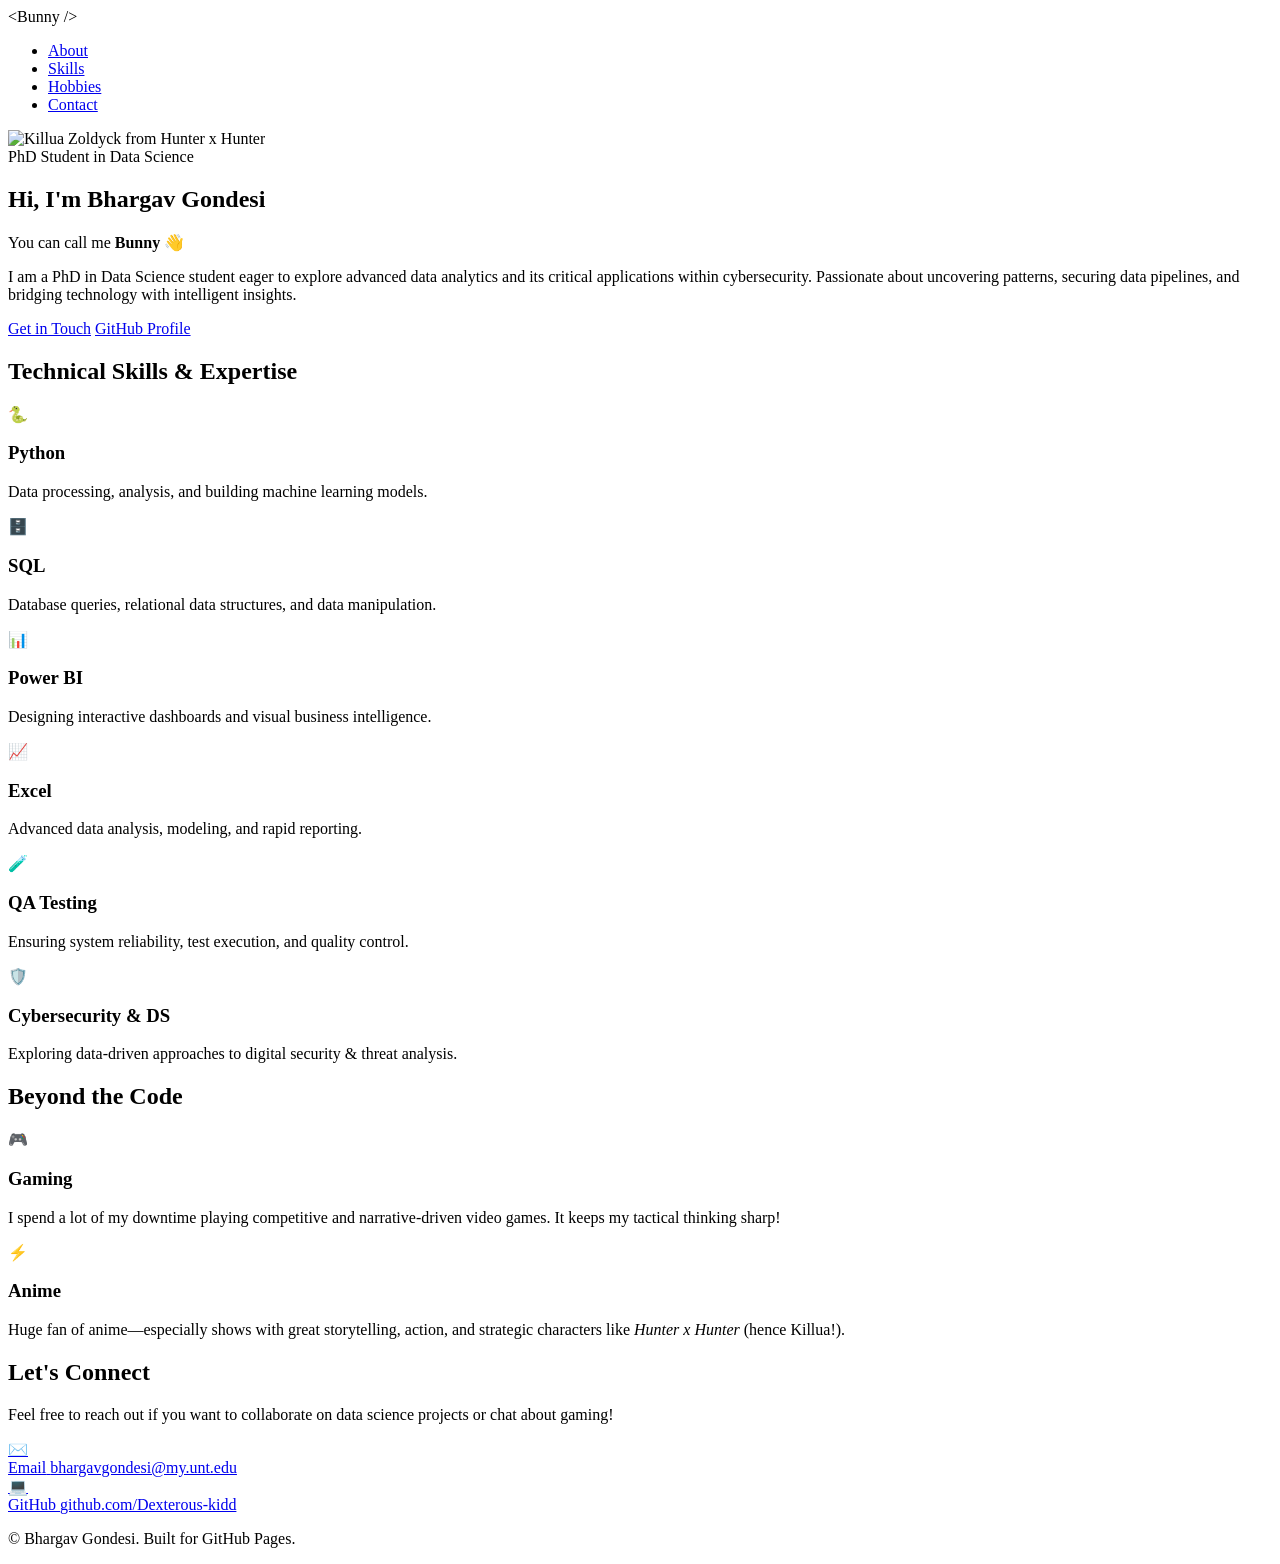
==== about_me.html @ 331666e6 "Add files via upload" ====
<!DOCTYPE html>
<html lang="en">
<head>
  <meta charset="UTF-8">
  <meta name="viewport" content="width=device-width, initial-scale=1.0">
  <title>Bhargav Gondesi (Bunny) | About Me</title>
  <link rel="stylesheet" href="style.css">
  <!-- Google Fonts for anime / tech vibe -->
  <link rel="preconnect" href="https://fonts.googleapis.com">
  <link rel="preconnect" href="https://fonts.gstatic.com" crossorigin>
  <link href="https://fonts.googleapis.com/css2?family=Fira+Code:wght@400;600&family=Inter:wght@400;600;700&display=swap" rel="stylesheet">
</head>
<body>

  <!-- Main Navigation Header -->
  <header class="site-header">
    <div class="container header-container">
      <div class="logo">&lt;Bunny /&gt;</div>
      <nav class="site-nav">
        <ul>
          <li><a href="#about">About</a></li>
          <li><a href="#skills">Skills</a></li>
          <li><a href="#hobbies">Hobbies</a></li>
          <li><a href="#contact">Contact</a></li>
        </ul>
      </nav>
    </div>
  </header>

  <!-- Hero / Introduction Section -->
  <main>
    <section id="about" class="hero-section">
      <div class="container hero-container">
        <div class="profile-avatar">
          <img src="https://encrypted-tbn0.gstatic.com/licensed-image?q=tbn:ANd9GcSjwpLKehRfLbizF0ZZ4Egl1P4PKeHcxHmJmpL1JNP968LsvB-QEOLn59aUsTtwFnbGFOibmb1mxWSqJLo" alt="Killua Zoldyck from Hunter x Hunter" class="avatar-img">
        </div>
        <div class="hero-text">
          <span class="badge">PhD Student in Data Science</span>
          <h1>Hi, I'm <span class="highlight">Bhargav Gondesi</span></h1>
          <p class="nickname">You can call me <strong>Bunny</strong> 👋</p>
          <p class="bio">
            I am a PhD in Data Science student eager to explore advanced data analytics and its critical applications within cybersecurity. Passionate about uncovering patterns, securing data pipelines, and bridging technology with intelligent insights.
          </p>
          <div class="hero-cta">
            <a href="#contact" class="btn btn-primary">Get in Touch</a>
            <a href="https://github.com/Dexterous-kidd" target="_blank" rel="noopener noreferrer" class="btn btn-secondary">GitHub Profile</a>
          </div>
        </div>
      </div>
    </section>

    <!-- Technical Skills Section -->
    <section id="skills" class="section">
      <div class="container">
        <h2 class="section-title">Technical Skills & Expertise</h2>
        <div class="skills-grid">
          <div class="skill-card">
            <span class="skill-icon">🐍</span>
            <h3>Python</h3>
            <p>Data processing, analysis, and building machine learning models.</p>
          </div>
          <div class="skill-card">
            <span class="skill-icon">🗄️</span>
            <h3>SQL</h3>
            <p>Database queries, relational data structures, and data manipulation.</p>
          </div>
          <div class="skill-card">
            <span class="skill-icon">📊</span>
            <h3>Power BI</h3>
            <p>Designing interactive dashboards and visual business intelligence.</p>
          </div>
          <div class="skill-card">
            <span class="skill-icon">📈</span>
            <h3>Excel</h3>
            <p>Advanced data analysis, modeling, and rapid reporting.</p>
          </div>
          <div class="skill-card">
            <span class="skill-icon">🧪</span>
            <h3>QA Testing</h3>
            <p>Ensuring system reliability, test execution, and quality control.</p>
          </div>
          <div class="skill-card">
            <span class="skill-icon">🛡️</span>
            <h3>Cybersecurity & DS</h3>
            <p>Exploring data-driven approaches to digital security & threat analysis.</p>
          </div>
        </div>
      </div>
    </section>

    <!-- Hobbies & Personal Interests Section -->
    <section id="hobbies" class="section alt-bg">
      <div class="container">
        <h2 class="section-title">Beyond the Code</h2>
        <div class="hobbies-grid">
          <div class="hobby-card">
            <div class="hobby-header">
              <span class="hobby-icon">🎮</span>
              <h3>Gaming</h3>
            </div>
            <p>I spend a lot of my downtime playing competitive and narrative-driven video games. It keeps my tactical thinking sharp!</p>
          </div>
          <div class="hobby-card">
            <div class="hobby-header">
              <span class="hobby-icon">⚡</span>
              <h3>Anime</h3>
            </div>
            <p>Huge fan of anime—especially shows with great storytelling, action, and strategic characters like <em>Hunter x Hunter</em> (hence Killua!).</p>
          </div>
        </div>
      </div>
    </section>

    <!-- Contact Section -->
    <section id="contact" class="section">
      <div class="container contact-container">
        <h2 class="section-title">Let's Connect</h2>
        <p class="contact-desc">Feel free to reach out if you want to collaborate on data science projects or chat about gaming!</p>
        <div class="contact-links">
          <a href="mailto:bhargavgondesi@my.unt.edu" class="contact-card">
            <span class="contact-icon">✉️</span>
            <div>
              <span class="contact-label">Email</span>
              <span class="contact-value">bhargavgondesi@my.unt.edu</span>
            </div>
          </a>
          <a href="https://github.com/Dexterous-kidd" target="_blank" rel="noopener noreferrer" class="contact-card">
            <span class="contact-icon">💻</span>
            <div>
              <span class="contact-label">GitHub</span>
              <span class="contact-value">github.com/Dexterous-kidd</span>
            </div>
          </a>
        </div>
      </div>
    </section>
  </main>

  <!-- Footer -->
  <footer class="site-footer">
    <div class="container footer-container">
      <p>&copy; Bhargav Gondesi. Built for GitHub Pages.</p>
    </div>
  </footer>

</body>
</html>
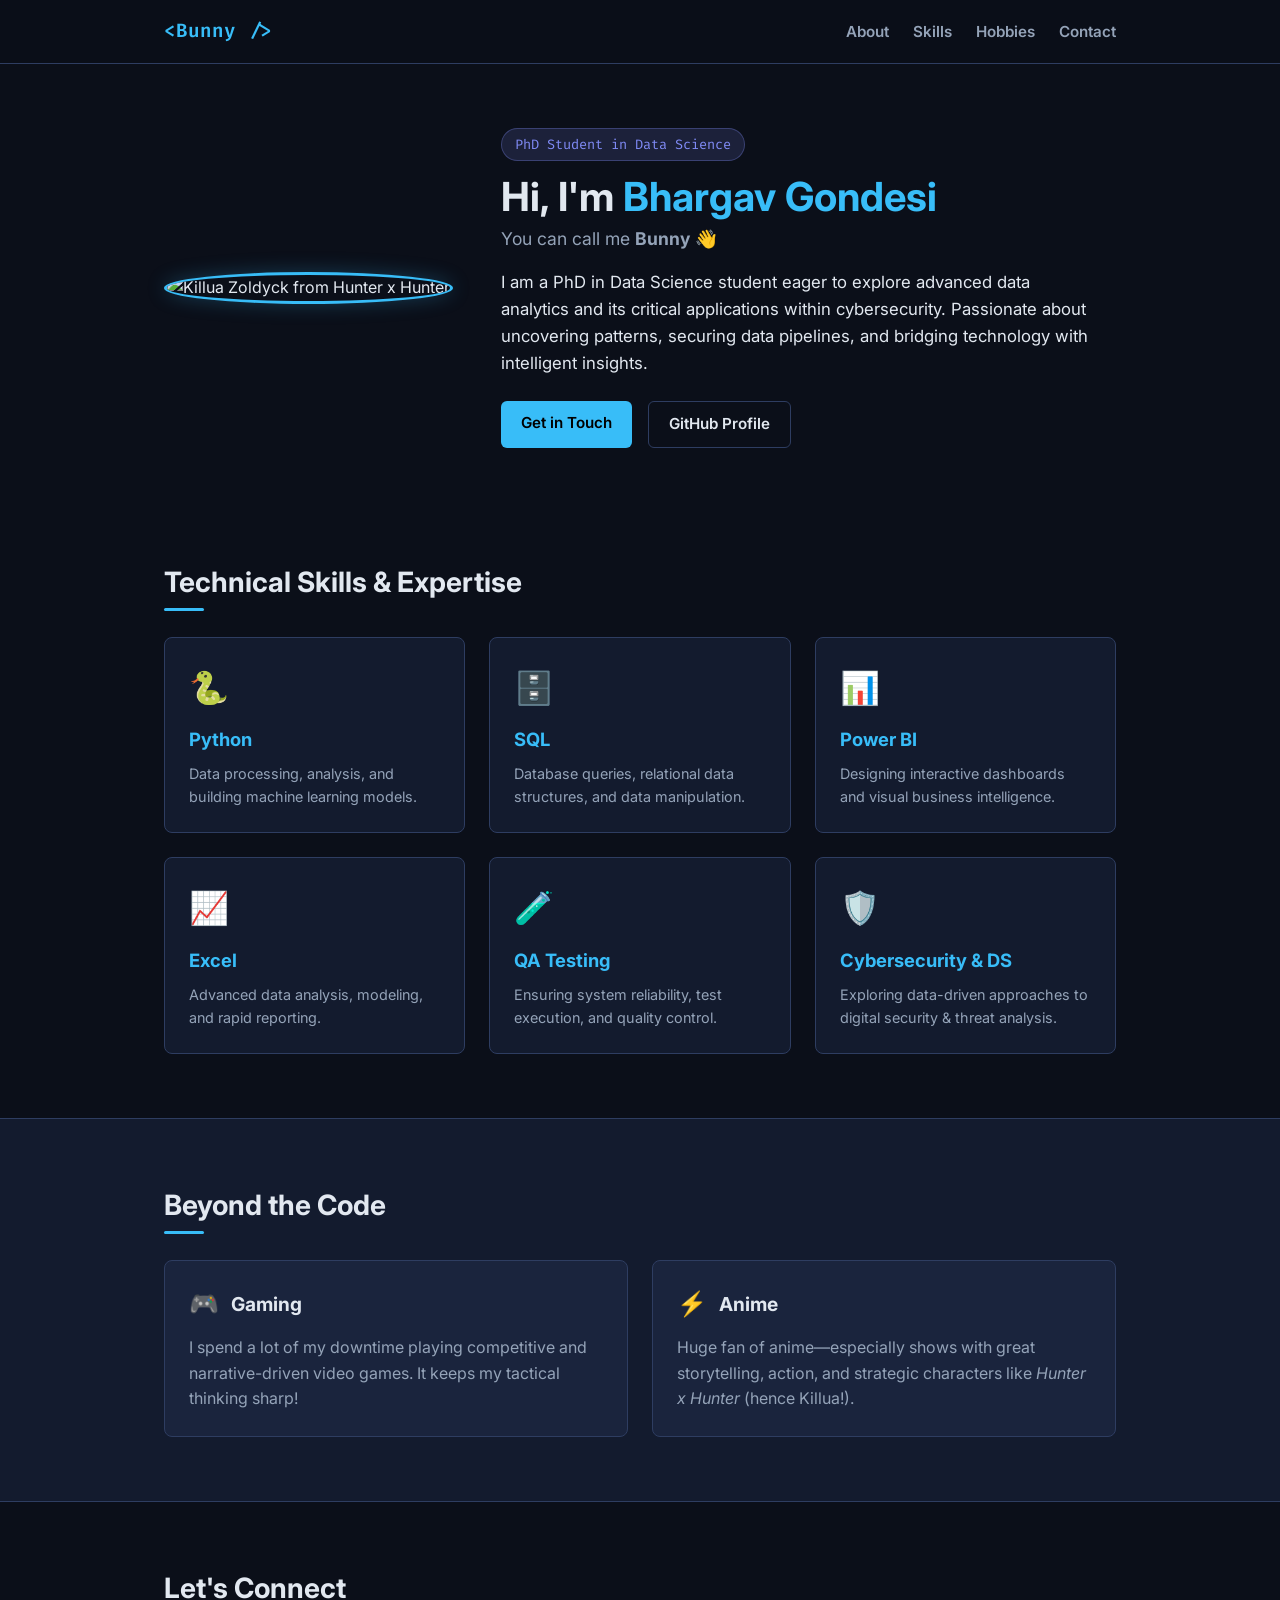
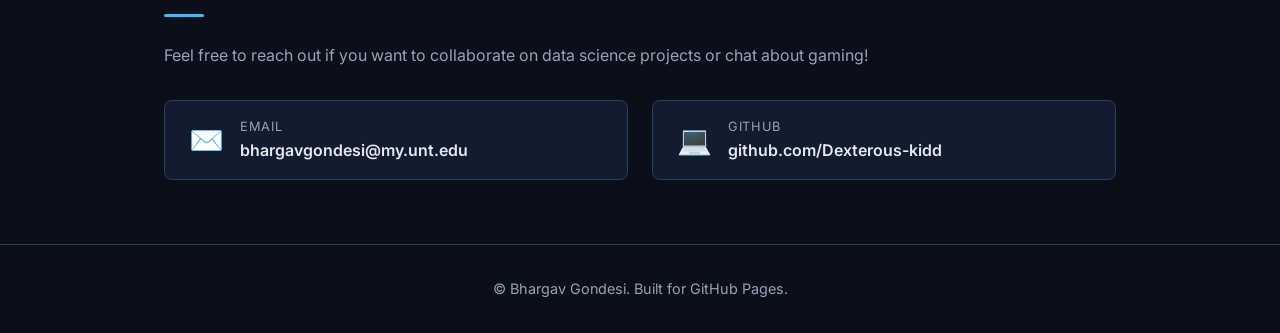
==== commit 59657659: "Change stylesheet link to about_me.css" ====
--- a/about_me.html
+++ b/about_me.html
@@ -4,7 +4,7 @@
   <meta charset="UTF-8">
   <meta name="viewport" content="width=device-width, initial-scale=1.0">
   <title>Bhargav Gondesi (Bunny) | About Me</title>
-  <link rel="stylesheet" href="style.css">
+  <link rel="stylesheet" href="about_me.css">
   <!-- Google Fonts for anime / tech vibe -->
   <link rel="preconnect" href="https://fonts.googleapis.com">
   <link rel="preconnect" href="https://fonts.gstatic.com" crossorigin>
@@ -144,4 +144,4 @@
   </footer>
 
 </body>
-</html>+</html>
--- a/about_me.css
+++ b/about_me.css
@@ -0,0 +1,386 @@
+/* ==========================================================================
+   1. RESET & BASE STYLES
+   ========================================================================== */
+
+* {
+  box-sizing: border-box;
+  margin: 0;
+  padding: 0;
+}
+
+:root {
+  /* Color Palette - Anime Dark Mode with Godspeed Electric Accents */
+  --bg-primary: #0b0f19;
+  --bg-secondary: #131b2e;
+  --bg-card: #1a243d;
+  --text-main: #e2e8f0;
+  --text-muted: #94a3b8;
+  --accent-electric: #38bdf8;
+  --accent-purple: #818cf8;
+  --accent-glow: rgba(56, 189, 248, 0.25);
+  --border-color: #2e3d61;
+  
+  /* Typography */
+  --font-main: 'Inter', -apple-system, BlinkMacSystemFont, sans-serif;
+  --font-code: 'Fira Code', monospace;
+}
+
+body {
+  background-color: var(--bg-primary);
+  color: var(--text-main);
+  font-family: var(--font-main);
+  line-height: 1.6;
+}
+
+.container {
+  max-width: 1000px;
+  margin: 0 auto;
+  padding: 0 1.5rem;
+}
+
+a {
+  color: var(--accent-electric);
+  text-decoration: none;
+  transition: color 0.2s ease;
+}
+
+a:hover {
+  color: var(--accent-purple);
+}
+
+/* ==========================================================================
+   2. HEADER & NAVIGATION
+   ========================================================================== */
+
+.site-header {
+  background-color: rgba(11, 15, 25, 0.85);
+  backdrop-filter: blur(8px);
+  position: sticky;
+  top: 0;
+  z-index: 100;
+  border-bottom: 1px solid var(--border-color);
+  padding: 1rem 0;
+}
+
+.header-container {
+  display: flex;
+  justify-content: space-between;
+  align-items: center;
+}
+
+.logo {
+  font-family: var(--font-code);
+  font-size: 1.2rem;
+  font-weight: 600;
+  color: var(--accent-electric);
+}
+
+.site-nav ul {
+  display: flex;
+  list-style: none;
+  gap: 1.5rem;
+}
+
+.site-nav a {
+  color: var(--text-muted);
+  font-weight: 600;
+  font-size: 0.95rem;
+}
+
+.site-nav a:hover {
+  color: var(--accent-electric);
+}
+
+/* ==========================================================================
+   3. HERO / ABOUT SECTION
+   ========================================================================== */
+
+.hero-section {
+  padding: 4rem 0 3rem 0;
+}
+
+.hero-container {
+  display: flex;
+  align-items: center;
+  gap: 3rem;
+}
+
+.profile-avatar {
+  flex-shrink: 0;
+}
+
+.avatar-img {
+  width: 180px;
+  height: 180px;
+  border-radius: 50%;
+  object-fit: cover;
+  border: 3px solid var(--accent-electric);
+  box-shadow: 0 0 20px var(--accent-glow);
+}
+
+.badge {
+  display: inline-block;
+  background-color: rgba(129, 140, 248, 0.15);
+  color: var(--accent-purple);
+  padding: 0.3rem 0.8rem;
+  border-radius: 20px;
+  font-size: 0.85rem;
+  font-family: var(--font-code);
+  border: 1px solid rgba(129, 140, 248, 0.3);
+  margin-bottom: 0.75rem;
+}
+
+.hero-text h1 {
+  font-size: 2.5rem;
+  line-height: 1.2;
+  margin-bottom: 0.25rem;
+}
+
+.highlight {
+  color: var(--accent-electric);
+}
+
+.nickname {
+  color: var(--text-muted);
+  font-size: 1.1rem;
+  margin-bottom: 1rem;
+}
+
+.bio {
+  font-size: 1.05rem;
+  color: var(--text-main);
+  max-width: 600px;
+  margin-bottom: 1.5rem;
+}
+
+.hero-cta {
+  display: flex;
+  gap: 1rem;
+}
+
+.btn {
+  display: inline-block;
+  padding: 0.65rem 1.25rem;
+  border-radius: 6px;
+  font-weight: 600;
+  font-size: 0.95rem;
+  transition: all 0.2s ease;
+}
+
+.btn-primary {
+  background-color: var(--accent-electric);
+  color: #000;
+}
+
+.btn-primary:hover {
+  background-color: #7dd3fc;
+  color: #000;
+  box-shadow: 0 0 15px var(--accent-glow);
+}
+
+.btn-secondary {
+  border: 1px solid var(--border-color);
+  color: var(--text-main);
+}
+
+.btn-secondary:hover {
+  background-color: var(--bg-secondary);
+  border-color: var(--accent-electric);
+}
+
+/* ==========================================================================
+   4. GENERAL SECTIONS & GRID LAYOUTS
+   ========================================================================== */
+
+.section {
+  padding: 4rem 0;
+}
+
+.alt-bg {
+  background-color: var(--bg-secondary);
+  border-top: 1px solid var(--border-color);
+  border-bottom: 1px solid var(--border-color);
+}
+
+.section-title {
+  font-size: 1.75rem;
+  margin-bottom: 2rem;
+  position: relative;
+  display: inline-block;
+}
+
+.section-title::after {
+  content: '';
+  position: absolute;
+  bottom: -6px;
+  left: 0;
+  width: 40px;
+  height: 3px;
+  background-color: var(--accent-electric);
+  border-radius: 2px;
+}
+
+/* Skills Grid */
+.skills-grid {
+  display: grid;
+  grid-template-columns: repeat(auto-fit, minmax(250px, 1fr));
+  gap: 1.5rem;
+}
+
+.skill-card {
+  background-color: var(--bg-secondary);
+  border: 1px solid var(--border-color);
+  padding: 1.5rem;
+  border-radius: 8px;
+  transition: transform 0.2s ease, border-color 0.2s ease;
+}
+
+.skill-card:hover {
+  transform: translateY(-4px);
+  border-color: var(--accent-electric);
+}
+
+.skill-icon {
+  font-size: 2rem;
+  display: block;
+  margin-bottom: 0.75rem;
+}
+
+.skill-card h3 {
+  font-size: 1.15rem;
+  margin-bottom: 0.5rem;
+  color: var(--accent-electric);
+}
+
+.skill-card p {
+  color: var(--text-muted);
+  font-size: 0.9rem;
+}
+
+/* Hobbies Grid */
+.hobbies-grid {
+  display: grid;
+  grid-template-columns: repeat(auto-fit, minmax(300px, 1fr));
+  gap: 1.5rem;
+}
+
+.hobby-card {
+  background-color: var(--bg-card);
+  border: 1px solid var(--border-color);
+  padding: 1.5rem;
+  border-radius: 8px;
+}
+
+.hobby-header {
+  display: flex;
+  align-items: center;
+  gap: 0.75rem;
+  margin-bottom: 0.75rem;
+}
+
+.hobby-icon {
+  font-size: 1.5rem;
+}
+
+.hobby-card h3 {
+  font-size: 1.2rem;
+}
+
+.hobby-card p {
+  color: var(--text-muted);
+}
+
+/* ==========================================================================
+   5. CONTACT SECTION
+   ========================================================================== */
+
+.contact-desc {
+  color: var(--text-muted);
+  margin-bottom: 2rem;
+}
+
+.contact-links {
+  display: flex;
+  flex-wrap: wrap;
+  gap: 1.5rem;
+}
+
+.contact-card {
+  display: flex;
+  align-items: center;
+  gap: 1rem;
+  background-color: var(--bg-secondary);
+  border: 1px solid var(--border-color);
+  padding: 1rem 1.5rem;
+  border-radius: 8px;
+  flex: 1;
+  min-width: 260px;
+  transition: border-color 0.2s ease;
+}
+
+.contact-card:hover {
+  border-color: var(--accent-electric);
+}
+
+.contact-icon {
+  font-size: 1.75rem;
+}
+
+.contact-label {
+  display: block;
+  font-size: 0.8rem;
+  color: var(--text-muted);
+  text-transform: uppercase;
+  letter-spacing: 0.05em;
+}
+
+.contact-value {
+  font-weight: 600;
+  color: var(--text-main);
+}
+
+/* ==========================================================================
+   6. FOOTER
+   ========================================================================== */
+
+.site-footer {
+  border-top: 1px solid var(--border-color);
+  padding: 2rem 0;
+  text-align: center;
+  color: var(--text-muted);
+  font-size: 0.9rem;
+}
+
+/* ==========================================================================
+   7. RESPONSIVE MEDIA QUERIES (Mobile Adjustments)
+   ========================================================================== */
+
+@media (max-width: 768px) {
+  .hero-container {
+    flex-direction: column;
+    text-align: center;
+    gap: 1.5rem;
+  }
+
+  .hero-cta {
+    justify-content: center;
+  }
+
+  .section-title::after {
+    left: 50%;
+    transform: translateX(-50%);
+  }
+
+  .section {
+    text-align: center;
+  }
+
+  .header-container {
+    flex-direction: column;
+    gap: 0.75rem;
+  }
+
+  .site-nav ul {
+    gap: 1rem;
+  }
+}
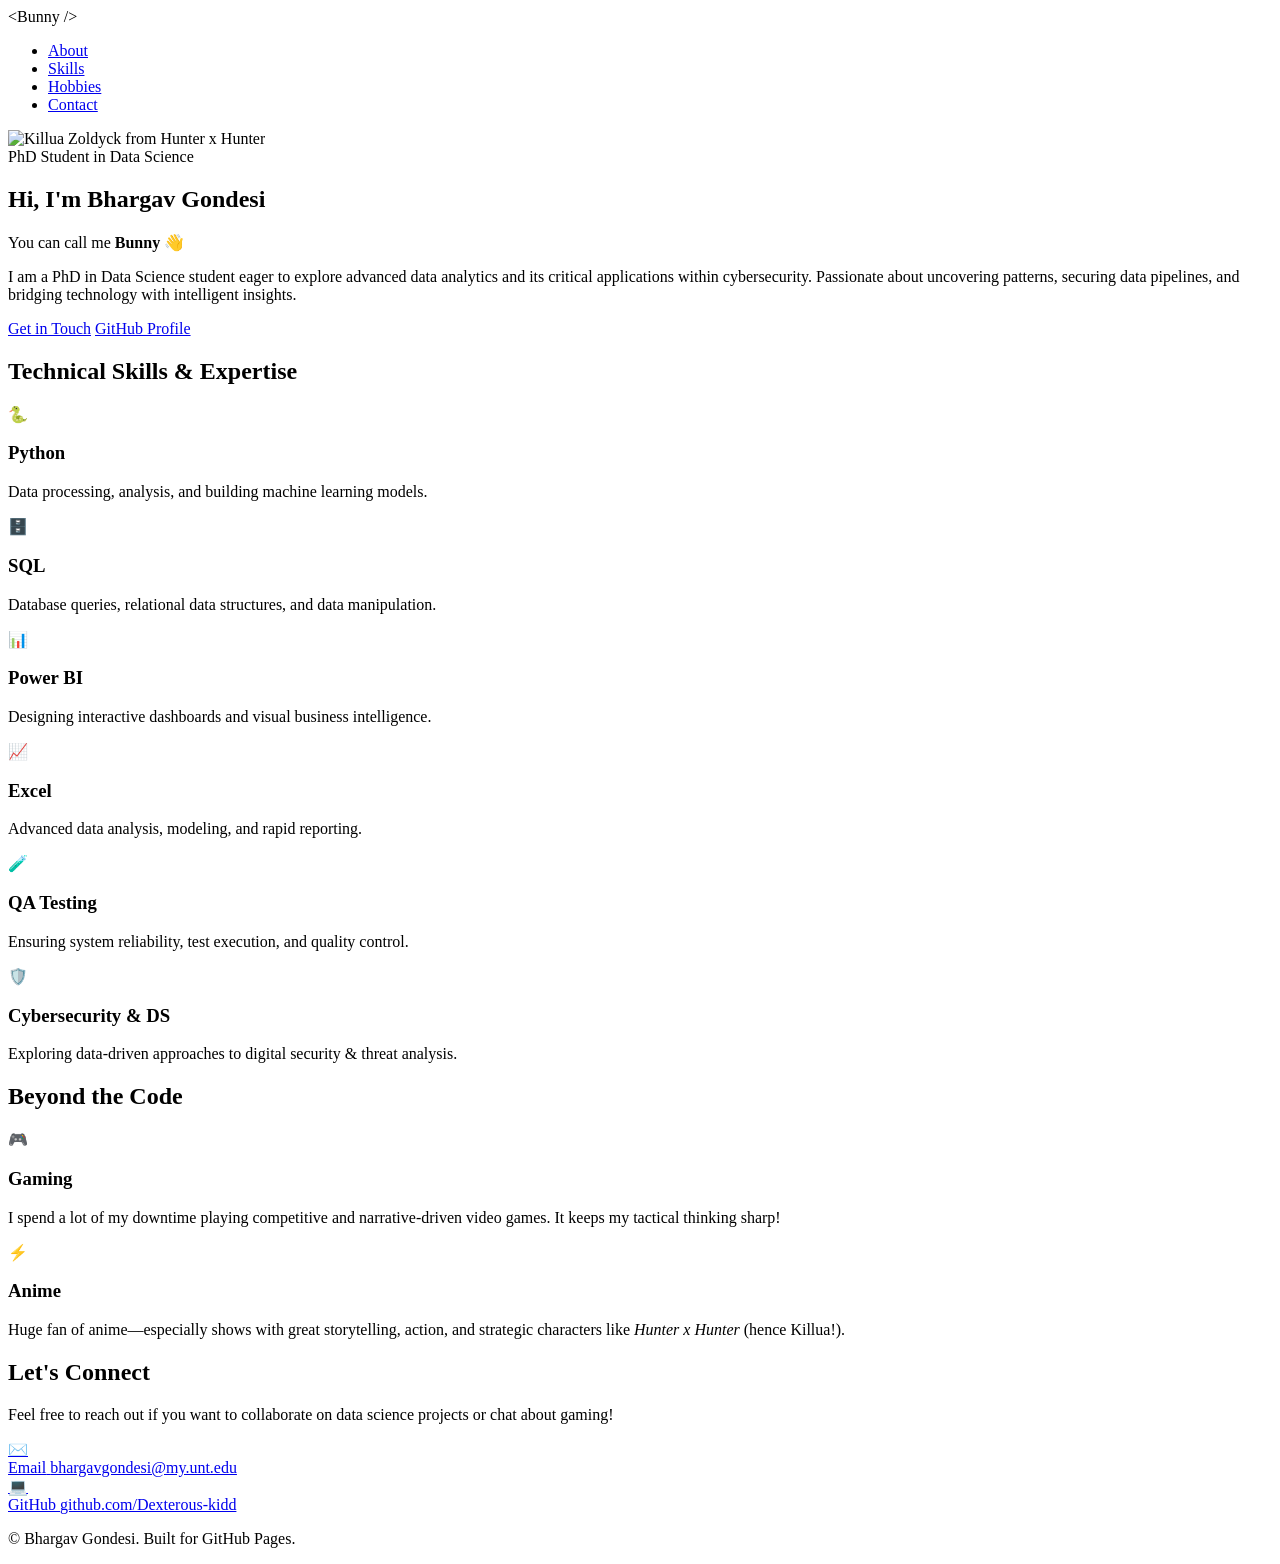
==== commit 59c2c13c: "Change stylesheet link from about_me.css to style.css" ====
--- a/about_me.html
+++ b/about_me.html
@@ -4,7 +4,7 @@
   <meta charset="UTF-8">
   <meta name="viewport" content="width=device-width, initial-scale=1.0">
   <title>Bhargav Gondesi (Bunny) | About Me</title>
-  <link rel="stylesheet" href="about_me.css">
+  <link rel="stylesheet" href="style.css">
   <!-- Google Fonts for anime / tech vibe -->
   <link rel="preconnect" href="https://fonts.googleapis.com">
   <link rel="preconnect" href="https://fonts.gstatic.com" crossorigin>
